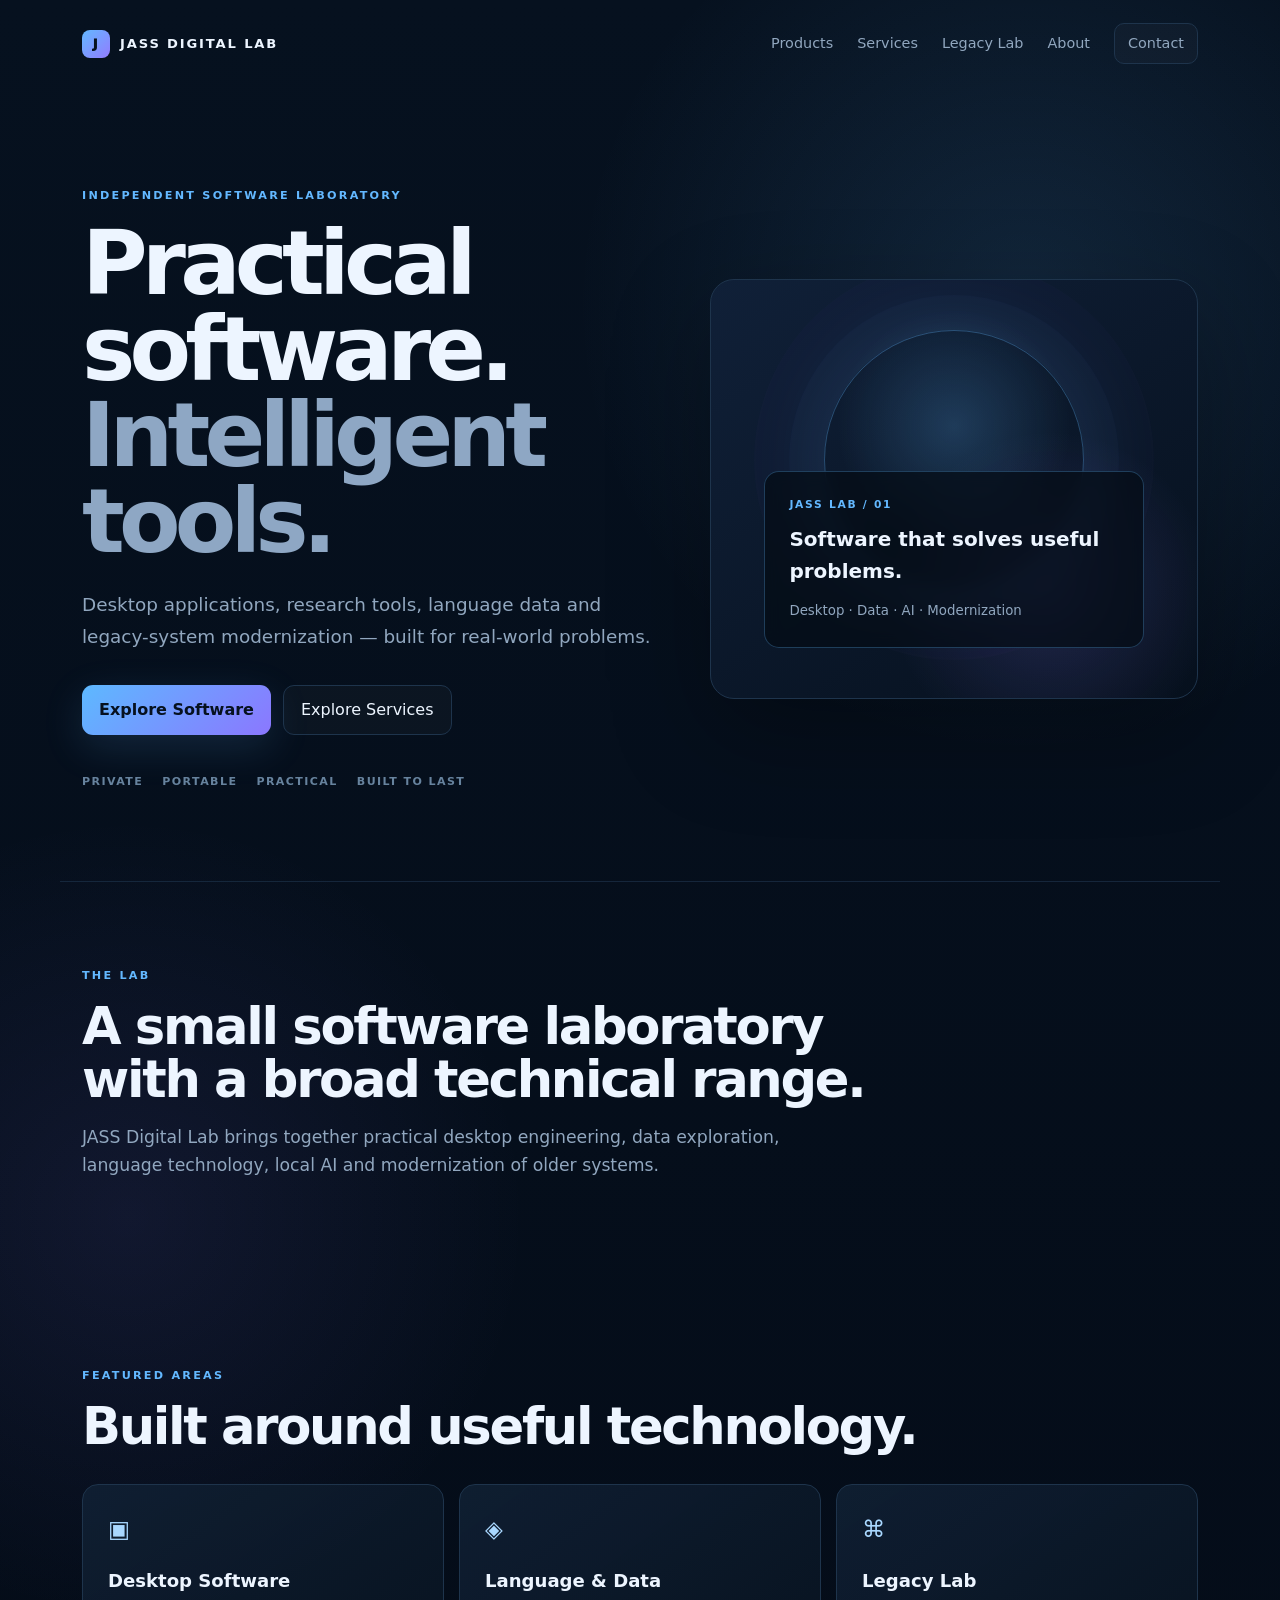
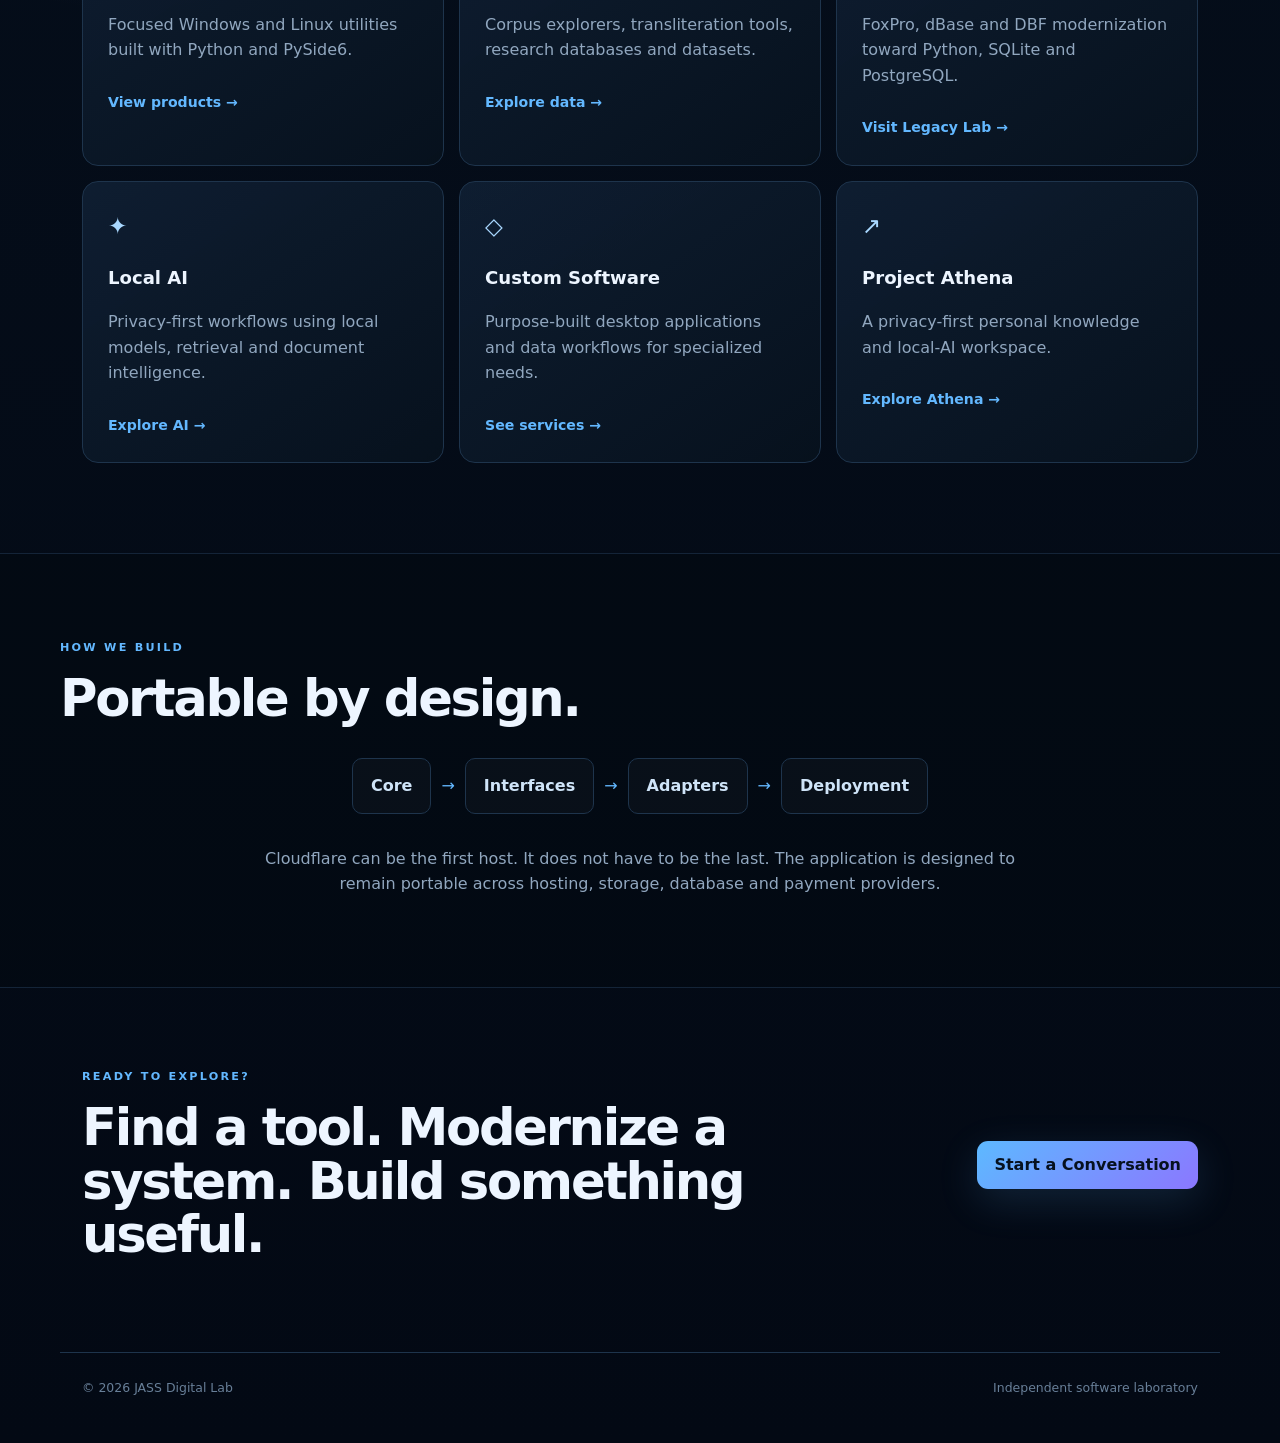
==== website/index.html @ e67b716d "Initial JASS Digital Lab v0.1" ====
<!doctype html>
<html lang="en">
<head>
<meta charset="utf-8">
<meta name="viewport" content="width=device-width,initial-scale=1">
<meta name="description" content="JASS Digital Lab — practical software, intelligent tools, language data and legacy-system modernization.">
<title>JASS Digital Lab</title>
<link rel="stylesheet" href="css/style.css">
</head>
<body>
<header class="nav">
  <a class="brand" href="index.html"><span class="brand-mark">J</span> JASS DIGITAL LAB</a>
  <nav>
    <a href="products.html">Products</a>
    <a href="services.html">Services</a>
    <a href="legacy.html">Legacy Lab</a>
    <a href="about.html">About</a>
    <a class="nav-cta" href="contact.html">Contact</a>
  </nav>
</header>

<main>
<section class="hero">
  <div class="hero-copy reveal">
    <p class="eyebrow">INDEPENDENT SOFTWARE LABORATORY</p>
    <h1>Practical software.<br><span>Intelligent tools.</span></h1>
    <p class="lead">Desktop applications, research tools, language data and legacy-system modernization — built for real-world problems.</p>
    <div class="actions">
      <a class="btn primary" href="products.html">Explore Software</a>
      <a class="btn secondary" href="services.html">Explore Services</a>
    </div>
    <div class="principles">
      <span>PRIVATE</span><span>PORTABLE</span><span>PRACTICAL</span><span>BUILT TO LAST</span>
    </div>
  </div>
  <div class="hero-panel reveal">
    <div class="orb"></div>
    <div class="hero-card">
      <span>JASS LAB / 01</span>
      <strong>Software that solves useful problems.</strong>
      <small>Desktop · Data · AI · Modernization</small>
    </div>
  </div>
</section>

<section class="intro reveal">
  <p class="eyebrow">THE LAB</p>
  <h2>A small software laboratory with a broad technical range.</h2>
  <p>JASS Digital Lab brings together practical desktop engineering, data exploration, language technology, local AI and modernization of older systems.</p>
</section>

<section class="section">
  <div class="section-head reveal">
    <p class="eyebrow">FEATURED AREAS</p>
    <h2>Built around useful technology.</h2>
  </div>
  <div class="grid">
    <article class="reveal"><span class="icon">▣</span><h3>Desktop Software</h3><p>Focused Windows and Linux utilities built with Python and PySide6.</p><a href="products.html">View products →</a></article>
    <article class="reveal"><span class="icon">◈</span><h3>Language & Data</h3><p>Corpus explorers, transliteration tools, research databases and datasets.</p><a href="products.html#data">Explore data →</a></article>
    <article class="reveal"><span class="icon">⌘</span><h3>Legacy Lab</h3><p>FoxPro, dBase and DBF modernization toward Python, SQLite and PostgreSQL.</p><a href="legacy.html">Visit Legacy Lab →</a></article>
    <article class="reveal"><span class="icon">✦</span><h3>Local AI</h3><p>Privacy-first workflows using local models, retrieval and document intelligence.</p><a href="products.html#ai">Explore AI →</a></article>
    <article class="reveal"><span class="icon">◇</span><h3>Custom Software</h3><p>Purpose-built desktop applications and data workflows for specialized needs.</p><a href="services.html">See services →</a></article>
    <article class="reveal"><span class="icon">↗</span><h3>Project Athena</h3><p>A privacy-first personal knowledge and local-AI workspace.</p><a href="https://github.com/Fanu2/Project-Athena" target="_blank" rel="noopener">Explore Athena →</a></article>
  </div>
</section>

<section class="section dark reveal">
  <p class="eyebrow">HOW WE BUILD</p>
  <h2>Portable by design.</h2>
  <div class="flow">
    <div>Core</div><span>→</span><div>Interfaces</div><span>→</span><div>Adapters</div><span>→</span><div>Deployment</div>
  </div>
  <p class="center-note">Cloudflare can be the first host. It does not have to be the last. The application is designed to remain portable across hosting, storage, database and payment providers.</p>
</section>

<section class="cta reveal">
  <div>
    <p class="eyebrow">READY TO EXPLORE?</p>
    <h2>Find a tool. Modernize a system. Build something useful.</h2>
  </div>
  <a class="btn primary" href="contact.html">Start a Conversation</a>
</section>
</main>

<footer>
  <span>© 2026 JASS Digital Lab</span>
  <span>Independent software laboratory</span>
</footer>
<script src="js/app.js"></script>
</body>
</html>
---- website/css/style.css ----
:root{--bg:#06111f;--deep:#030914;--panel:#0d1b2d;--text:#edf5ff;--muted:#91a7bf;--line:#1e344c;--accent:#63b8ff;--accent2:#927cff;--max:1160px}
*{box-sizing:border-box}html{scroll-behavior:smooth;scroll-padding-top:90px}body{margin:0;color:var(--text);background:radial-gradient(circle at 80% 10%,rgba(99,184,255,.13),transparent 28rem),radial-gradient(circle at 10% 40%,rgba(146,124,255,.09),transparent 25rem),linear-gradient(180deg,var(--bg),var(--deep));font-family:Inter,ui-sans-serif,system-ui,-apple-system,"Segoe UI",sans-serif;line-height:1.6;overflow-x:hidden}a{color:inherit;text-decoration:none}.nav{max-width:var(--max);margin:auto;padding:23px 22px;display:flex;align-items:center;justify-content:space-between;gap:25px}.brand{display:flex;align-items:center;gap:10px;font-size:.82rem;font-weight:850;letter-spacing:.14em}.brand-mark{width:28px;height:28px;display:grid;place-items:center;border-radius:8px;background:linear-gradient(135deg,var(--accent),var(--accent2));color:#06111f;font-weight:950}nav{display:flex;align-items:center;gap:24px;color:var(--muted);font-size:.9rem}nav a:hover,nav .active{color:var(--text)}.nav-cta{border:1px solid var(--line);padding:8px 13px;border-radius:10px;background:rgba(255,255,255,.025)}
.hero,.page-hero,.intro,.section,.cta{max-width:var(--max);margin:auto;padding-left:22px;padding-right:22px}.hero{min-height:680px;padding-top:100px;padding-bottom:90px;display:grid;grid-template-columns:1.08fr .92fr;gap:55px;align-items:center}.eyebrow{margin:0 0 15px;color:var(--accent);font-size:.70rem;font-weight:850;letter-spacing:.20em}.hero h1,.page-hero h1{margin:0 0 25px;font-size:clamp(3.3rem,7vw,6.5rem);line-height:.96;letter-spacing:-.065em}.hero h1 span,.page-hero h1 span{color:#8ea7c4}.lead{max-width:740px;color:var(--muted);font-size:1.15rem;line-height:1.75}.actions{display:flex;gap:12px;flex-wrap:wrap;margin:32px 0 38px}.btn{display:inline-flex;align-items:center;justify-content:center;min-height:46px;padding:11px 17px;border:1px solid var(--line);border-radius:11px;transition:.2s}.btn:hover{transform:translateY(-2px);border-color:#527493}.btn.primary{background:linear-gradient(135deg,#5db9ff,#8b77ff);color:#06111f;border:0;font-weight:850;box-shadow:0 12px 40px rgba(99,184,255,.15)}.btn.secondary{background:rgba(255,255,255,.025)}.principles{display:flex;flex-wrap:wrap;gap:10px 19px;color:#67839e;font-size:.69rem;font-weight:800;letter-spacing:.13em}.hero-panel{min-height:420px;border:1px solid var(--line);border-radius:24px;position:relative;overflow:hidden;background:radial-gradient(circle at 50% 35%,rgba(99,184,255,.21),transparent 32%),radial-gradient(circle at 70% 75%,rgba(146,124,255,.18),transparent 35%),linear-gradient(145deg,#102038,#06101d);box-shadow:0 35px 100px rgba(0,0,0,.3)}.orb{position:absolute;width:260px;height:260px;border-radius:50%;left:50%;top:43%;transform:translate(-50%,-50%);border:1px solid rgba(99,184,255,.32);box-shadow:0 0 0 35px rgba(99,184,255,.025),0 0 0 70px rgba(146,124,255,.02),0 0 80px rgba(99,184,255,.13)}.hero-card{position:absolute;left:11%;right:11%;bottom:12%;padding:24px;border:1px solid rgba(99,184,255,.28);border-radius:15px;background:rgba(4,12,22,.75);backdrop-filter:blur(8px)}.hero-card span{display:block;color:var(--accent);font-size:.67rem;letter-spacing:.16em;font-weight:800}.hero-card strong{display:block;font-size:1.25rem;margin:10px 0}.hero-card small{color:var(--muted)}.intro{padding-top:85px;padding-bottom:85px;border-top:1px solid rgba(30,52,76,.65)}.intro h2,.section h2,.cta h2{font-size:clamp(2rem,4vw,3.5rem);line-height:1.05;letter-spacing:-.045em;margin:0;max-width:850px}.intro p:last-child{max-width:750px;color:var(--muted);font-size:1.08rem}.section{padding-top:85px;padding-bottom:90px}.section.dark{max-width:none;padding-left:max(22px,calc((100% - var(--max))/2));padding-right:max(22px,calc((100% - var(--max))/2));background:rgba(3,10,18,.55);border-top:1px solid rgba(30,52,76,.65);border-bottom:1px solid rgba(30,52,76,.65)}.section-head{margin-bottom:30px}.grid,.product-grid{display:grid;grid-template-columns:repeat(3,1fr);gap:15px}.grid article,.product-card,.contact-card{padding:25px;border:1px solid var(--line);border-radius:16px;background:linear-gradient(145deg,rgba(16,32,52,.88),rgba(7,17,29,.94));transition:.2s}.grid article:hover,.product-card:hover{transform:translateY(-4px);border-color:#345a7c}.grid h3,.product-card h3{margin:0 0 10px;font-size:1.13rem}.grid p,.product-card p{color:var(--muted)}.grid a,.product-card a{display:inline-block;margin-top:12px;color:var(--accent);font-size:.88rem;font-weight:750}.icon{display:block;font-size:1.45rem;margin-bottom:20px;color:#a9d8ff}.flow,.legacy-flow{display:flex;align-items:center;justify-content:center;gap:10px;margin:32px auto;flex-wrap:wrap}.flow div,.legacy-flow div{padding:14px 18px;border:1px solid var(--line);border-radius:10px;background:rgba(255,255,255,.025);font-weight:700;color:#cfe4f8}.flow span,.legacy-flow span{color:var(--accent)}.center-note,.wide-note{max-width:800px;margin:20px auto 0;text-align:center;color:var(--muted)}.page-hero{padding-top:100px;padding-bottom:75px}.tag{display:inline-block;padding:5px 8px;border:1px solid #2c4964;border-radius:999px;color:var(--accent);font-size:.63rem;font-weight:850;letter-spacing:.12em}.meta{color:#708aa4;font-size:.78rem;margin-top:18px}.two-col{display:grid;grid-template-columns:1fr 1fr;gap:60px}.two-col p{color:var(--muted)}.cta{padding-top:80px;padding-bottom:90px;display:flex;align-items:center;justify-content:space-between;gap:30px}.cta h2{max-width:700px}.contact-card{max-width:800px}.contact-points{display:grid;grid-template-columns:repeat(3,1fr);gap:12px;margin-top:30px}.contact-points div{padding:18px;border:1px solid var(--line);border-radius:12px}.contact-points span{display:block;color:var(--accent);font-size:.68rem;font-weight:800}.contact-points strong{display:block;margin-top:8px;font-size:.9rem}footer{max-width:var(--max);margin:auto;padding:25px 22px 45px;border-top:1px solid var(--line);display:flex;justify-content:space-between;color:#687f98;font-size:.78rem}.reveal{opacity:0;transform:translateY(15px);transition:opacity .7s ease,transform .7s ease}.reveal.visible{opacity:1;transform:none}
@media(max-width:900px){.hero{grid-template-columns:1fr}.grid,.product-grid{grid-template-columns:repeat(2,1fr)}.two-col{grid-template-columns:1fr}.hero-panel{min-height:330px}.cta{align-items:flex-start;flex-direction:column}.contact-points{grid-template-columns:1fr}}
@media(max-width:650px){nav a:not(.nav-cta){display:none}.hero,.page-hero{padding-top:55px}.hero h1,.page-hero h1{font-size:3.35rem}.grid,.product-grid{grid-template-columns:1fr}.section,.intro{padding-top:65px;padding-bottom:65px}.hero{padding-bottom:65px}.contact-points{grid-template-columns:1fr}footer{flex-direction:column;gap:8px}}
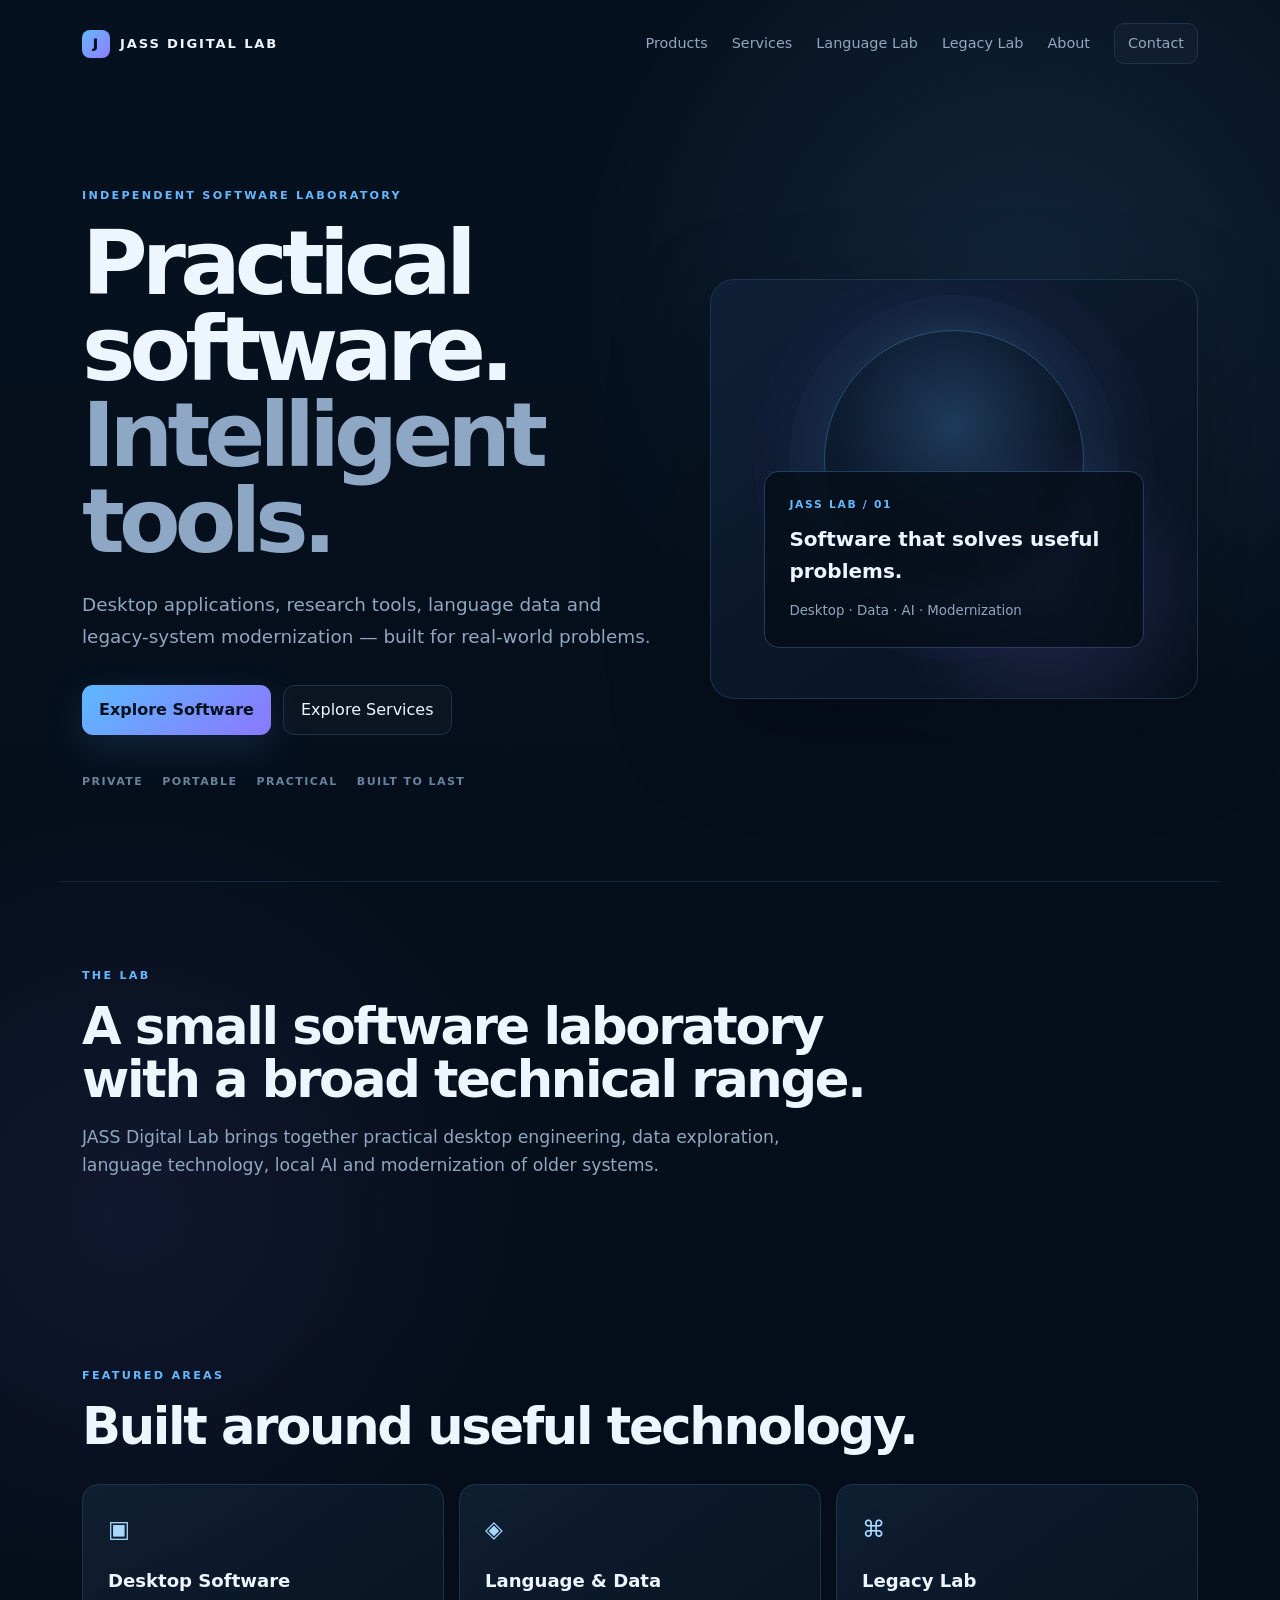
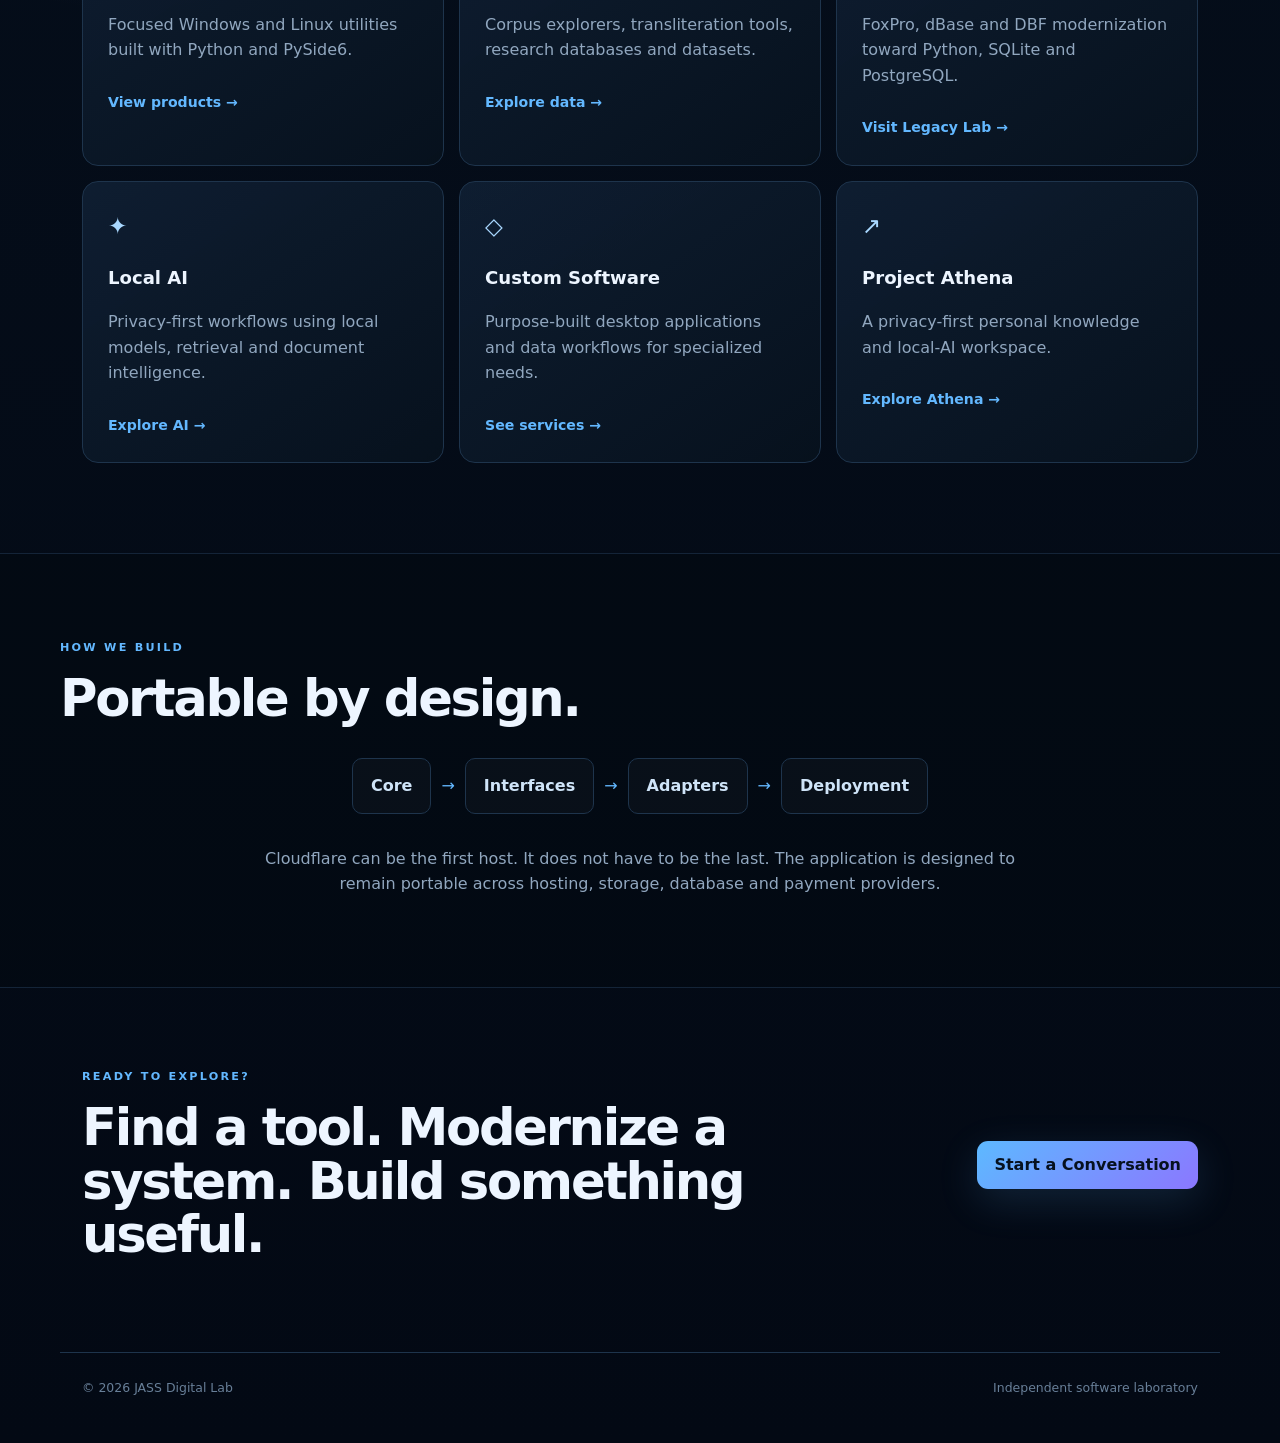
==== commit ee191cd2: "feat: add language and data lab" ====
--- a/website/index.html
+++ b/website/index.html
@@ -13,6 +13,7 @@
   <nav>
     <a href="products.html">Products</a>
     <a href="services.html">Services</a>
+    <a href="language.html">Language Lab</a>
     <a href="legacy.html">Legacy Lab</a>
     <a href="about.html">About</a>
     <a class="nav-cta" href="contact.html">Contact</a>
--- a/website/css/style.css
+++ b/website/css/style.css
@@ -3,3 +3,29 @@
 .hero,.page-hero,.intro,.section,.cta{max-width:var(--max);margin:auto;padding-left:22px;padding-right:22px}.hero{min-height:680px;padding-top:100px;padding-bottom:90px;display:grid;grid-template-columns:1.08fr .92fr;gap:55px;align-items:center}.eyebrow{margin:0 0 15px;color:var(--accent);font-size:.70rem;font-weight:850;letter-spacing:.20em}.hero h1,.page-hero h1{margin:0 0 25px;font-size:clamp(3.3rem,7vw,6.5rem);line-height:.96;letter-spacing:-.065em}.hero h1 span,.page-hero h1 span{color:#8ea7c4}.lead{max-width:740px;color:var(--muted);font-size:1.15rem;line-height:1.75}.actions{display:flex;gap:12px;flex-wrap:wrap;margin:32px 0 38px}.btn{display:inline-flex;align-items:center;justify-content:center;min-height:46px;padding:11px 17px;border:1px solid var(--line);border-radius:11px;transition:.2s}.btn:hover{transform:translateY(-2px);border-color:#527493}.btn.primary{background:linear-gradient(135deg,#5db9ff,#8b77ff);color:#06111f;border:0;font-weight:850;box-shadow:0 12px 40px rgba(99,184,255,.15)}.btn.secondary{background:rgba(255,255,255,.025)}.principles{display:flex;flex-wrap:wrap;gap:10px 19px;color:#67839e;font-size:.69rem;font-weight:800;letter-spacing:.13em}.hero-panel{min-height:420px;border:1px solid var(--line);border-radius:24px;position:relative;overflow:hidden;background:radial-gradient(circle at 50% 35%,rgba(99,184,255,.21),transparent 32%),radial-gradient(circle at 70% 75%,rgba(146,124,255,.18),transparent 35%),linear-gradient(145deg,#102038,#06101d);box-shadow:0 35px 100px rgba(0,0,0,.3)}.orb{position:absolute;width:260px;height:260px;border-radius:50%;left:50%;top:43%;transform:translate(-50%,-50%);border:1px solid rgba(99,184,255,.32);box-shadow:0 0 0 35px rgba(99,184,255,.025),0 0 0 70px rgba(146,124,255,.02),0 0 80px rgba(99,184,255,.13)}.hero-card{position:absolute;left:11%;right:11%;bottom:12%;padding:24px;border:1px solid rgba(99,184,255,.28);border-radius:15px;background:rgba(4,12,22,.75);backdrop-filter:blur(8px)}.hero-card span{display:block;color:var(--accent);font-size:.67rem;letter-spacing:.16em;font-weight:800}.hero-card strong{display:block;font-size:1.25rem;margin:10px 0}.hero-card small{color:var(--muted)}.intro{padding-top:85px;padding-bottom:85px;border-top:1px solid rgba(30,52,76,.65)}.intro h2,.section h2,.cta h2{font-size:clamp(2rem,4vw,3.5rem);line-height:1.05;letter-spacing:-.045em;margin:0;max-width:850px}.intro p:last-child{max-width:750px;color:var(--muted);font-size:1.08rem}.section{padding-top:85px;padding-bottom:90px}.section.dark{max-width:none;padding-left:max(22px,calc((100% - var(--max))/2));padding-right:max(22px,calc((100% - var(--max))/2));background:rgba(3,10,18,.55);border-top:1px solid rgba(30,52,76,.65);border-bottom:1px solid rgba(30,52,76,.65)}.section-head{margin-bottom:30px}.grid,.product-grid{display:grid;grid-template-columns:repeat(3,1fr);gap:15px}.grid article,.product-card,.contact-card{padding:25px;border:1px solid var(--line);border-radius:16px;background:linear-gradient(145deg,rgba(16,32,52,.88),rgba(7,17,29,.94));transition:.2s}.grid article:hover,.product-card:hover{transform:translateY(-4px);border-color:#345a7c}.grid h3,.product-card h3{margin:0 0 10px;font-size:1.13rem}.grid p,.product-card p{color:var(--muted)}.grid a,.product-card a{display:inline-block;margin-top:12px;color:var(--accent);font-size:.88rem;font-weight:750}.icon{display:block;font-size:1.45rem;margin-bottom:20px;color:#a9d8ff}.flow,.legacy-flow{display:flex;align-items:center;justify-content:center;gap:10px;margin:32px auto;flex-wrap:wrap}.flow div,.legacy-flow div{padding:14px 18px;border:1px solid var(--line);border-radius:10px;background:rgba(255,255,255,.025);font-weight:700;color:#cfe4f8}.flow span,.legacy-flow span{color:var(--accent)}.center-note,.wide-note{max-width:800px;margin:20px auto 0;text-align:center;color:var(--muted)}.page-hero{padding-top:100px;padding-bottom:75px}.tag{display:inline-block;padding:5px 8px;border:1px solid #2c4964;border-radius:999px;color:var(--accent);font-size:.63rem;font-weight:850;letter-spacing:.12em}.meta{color:#708aa4;font-size:.78rem;margin-top:18px}.two-col{display:grid;grid-template-columns:1fr 1fr;gap:60px}.two-col p{color:var(--muted)}.cta{padding-top:80px;padding-bottom:90px;display:flex;align-items:center;justify-content:space-between;gap:30px}.cta h2{max-width:700px}.contact-card{max-width:800px}.contact-points{display:grid;grid-template-columns:repeat(3,1fr);gap:12px;margin-top:30px}.contact-points div{padding:18px;border:1px solid var(--line);border-radius:12px}.contact-points span{display:block;color:var(--accent);font-size:.68rem;font-weight:800}.contact-points strong{display:block;margin-top:8px;font-size:.9rem}footer{max-width:var(--max);margin:auto;padding:25px 22px 45px;border-top:1px solid var(--line);display:flex;justify-content:space-between;color:#687f98;font-size:.78rem}.reveal{opacity:0;transform:translateY(15px);transition:opacity .7s ease,transform .7s ease}.reveal.visible{opacity:1;transform:none}
 @media(max-width:900px){.hero{grid-template-columns:1fr}.grid,.product-grid{grid-template-columns:repeat(2,1fr)}.two-col{grid-template-columns:1fr}.hero-panel{min-height:330px}.cta{align-items:flex-start;flex-direction:column}.contact-points{grid-template-columns:1fr}}
 @media(max-width:650px){nav a:not(.nav-cta){display:none}.hero,.page-hero{padding-top:55px}.hero h1,.page-hero h1{font-size:3.35rem}.grid,.product-grid{grid-template-columns:1fr}.section,.intro{padding-top:65px;padding-bottom:65px}.hero{padding-bottom:65px}.contact-points{grid-template-columns:1fr}footer{flex-direction:column;gap:8px}}
+
+/* JASS Digital Lab v0.2 — catalog */
+.page-hero{max-width:900px;padding:86px 0 42px}
+.page-hero h1{font-size:clamp(42px,6vw,78px);line-height:1.02;letter-spacing:-.045em;margin:12px 0 22px}
+.page-hero h1 span{background:linear-gradient(110deg,#fff,#8ea8ff);-webkit-background-clip:text;background-clip:text;color:transparent}
+.page-hero p{font-size:19px;line-height:1.7;color:var(--muted,#9ba8c2);max-width:720px}
+.catalog-toolbar{position:sticky;top:0;z-index:5;padding:16px 0;background:rgba(7,11,24,.78);backdrop-filter:blur(16px);border-bottom:1px solid rgba(255,255,255,.06)}
+.filter-wrap{display:flex;gap:9px;flex-wrap:wrap}
+.filter{border:1px solid rgba(255,255,255,.1);background:rgba(255,255,255,.035);color:#aeb9d0;border-radius:999px;padding:10px 15px;cursor:pointer;font:inherit;font-size:13px;transition:.2s}
+.filter:hover,.filter.active{color:#fff;border-color:rgba(142,168,255,.5);background:rgba(91,115,255,.13)}
+.product-grid{display:grid;grid-template-columns:repeat(3,minmax(0,1fr));gap:18px;padding:42px 0 80px}
+.product-card{display:flex;flex-direction:column;min-height:310px;padding:26px;border:1px solid rgba(255,255,255,.08);border-radius:24px;background:linear-gradient(145deg,rgba(255,255,255,.055),rgba(255,255,255,.018));box-shadow:0 18px 60px rgba(0,0,0,.16);transition:transform .25s,border-color .25s,background .25s}
+.product-card:hover{transform:translateY(-5px);border-color:rgba(142,168,255,.32);background:linear-gradient(145deg,rgba(255,255,255,.075),rgba(255,255,255,.025))}
+.product-top{display:flex;justify-content:space-between;align-items:center;margin-bottom:25px}
+.product-icon{display:inline-flex;align-items:center;justify-content:center;min-width:56px;height:36px;padding:0 10px;border-radius:11px;background:rgba(110,135,255,.12);border:1px solid rgba(142,168,255,.18);color:#dce4ff;font-weight:700;font-size:11px;letter-spacing:.08em}
+.product-tag{font-size:11px;text-transform:uppercase;letter-spacing:.12em;color:#8290aa}
+.product-category{font-size:11px;text-transform:uppercase;letter-spacing:.12em;color:#8096ff;margin-bottom:10px}
+.product-card h2{font-size:24px;letter-spacing:-.02em;margin:0 0 12px}
+.product-card p{color:#98a6bf;line-height:1.65;margin:0}
+.product-bottom{display:flex;justify-content:space-between;align-items:center;gap:15px;margin-top:auto;padding-top:28px;font-size:12px;color:#68758d}
+.product-bottom a{color:#dce4ff;text-decoration:none;font-weight:650}
+.catalog-note{display:flex;justify-content:space-between;align-items:center;gap:40px;margin:0 0 80px;padding:38px;border:1px solid rgba(255,255,255,.08);border-radius:28px;background:linear-gradient(110deg,rgba(91,115,255,.1),rgba(255,255,255,.025))}
+.catalog-note h2{font-size:32px;margin:8px 0 10px}
+.catalog-note p{color:#98a6bf;line-height:1.65;max-width:650px}
+@media(max-width:900px){.product-grid{grid-template-columns:repeat(2,minmax(0,1fr))}.catalog-note{align-items:flex-start;flex-direction:column}}
+@media(max-width:620px){.product-grid{grid-template-columns:1fr}.page-hero{padding-top:56px}.catalog-toolbar{position:static}.filter-wrap{overflow:auto;flex-wrap:nowrap;padding-bottom:3px}.filter{white-space:nowrap}.catalog-note{padding:26px}}
